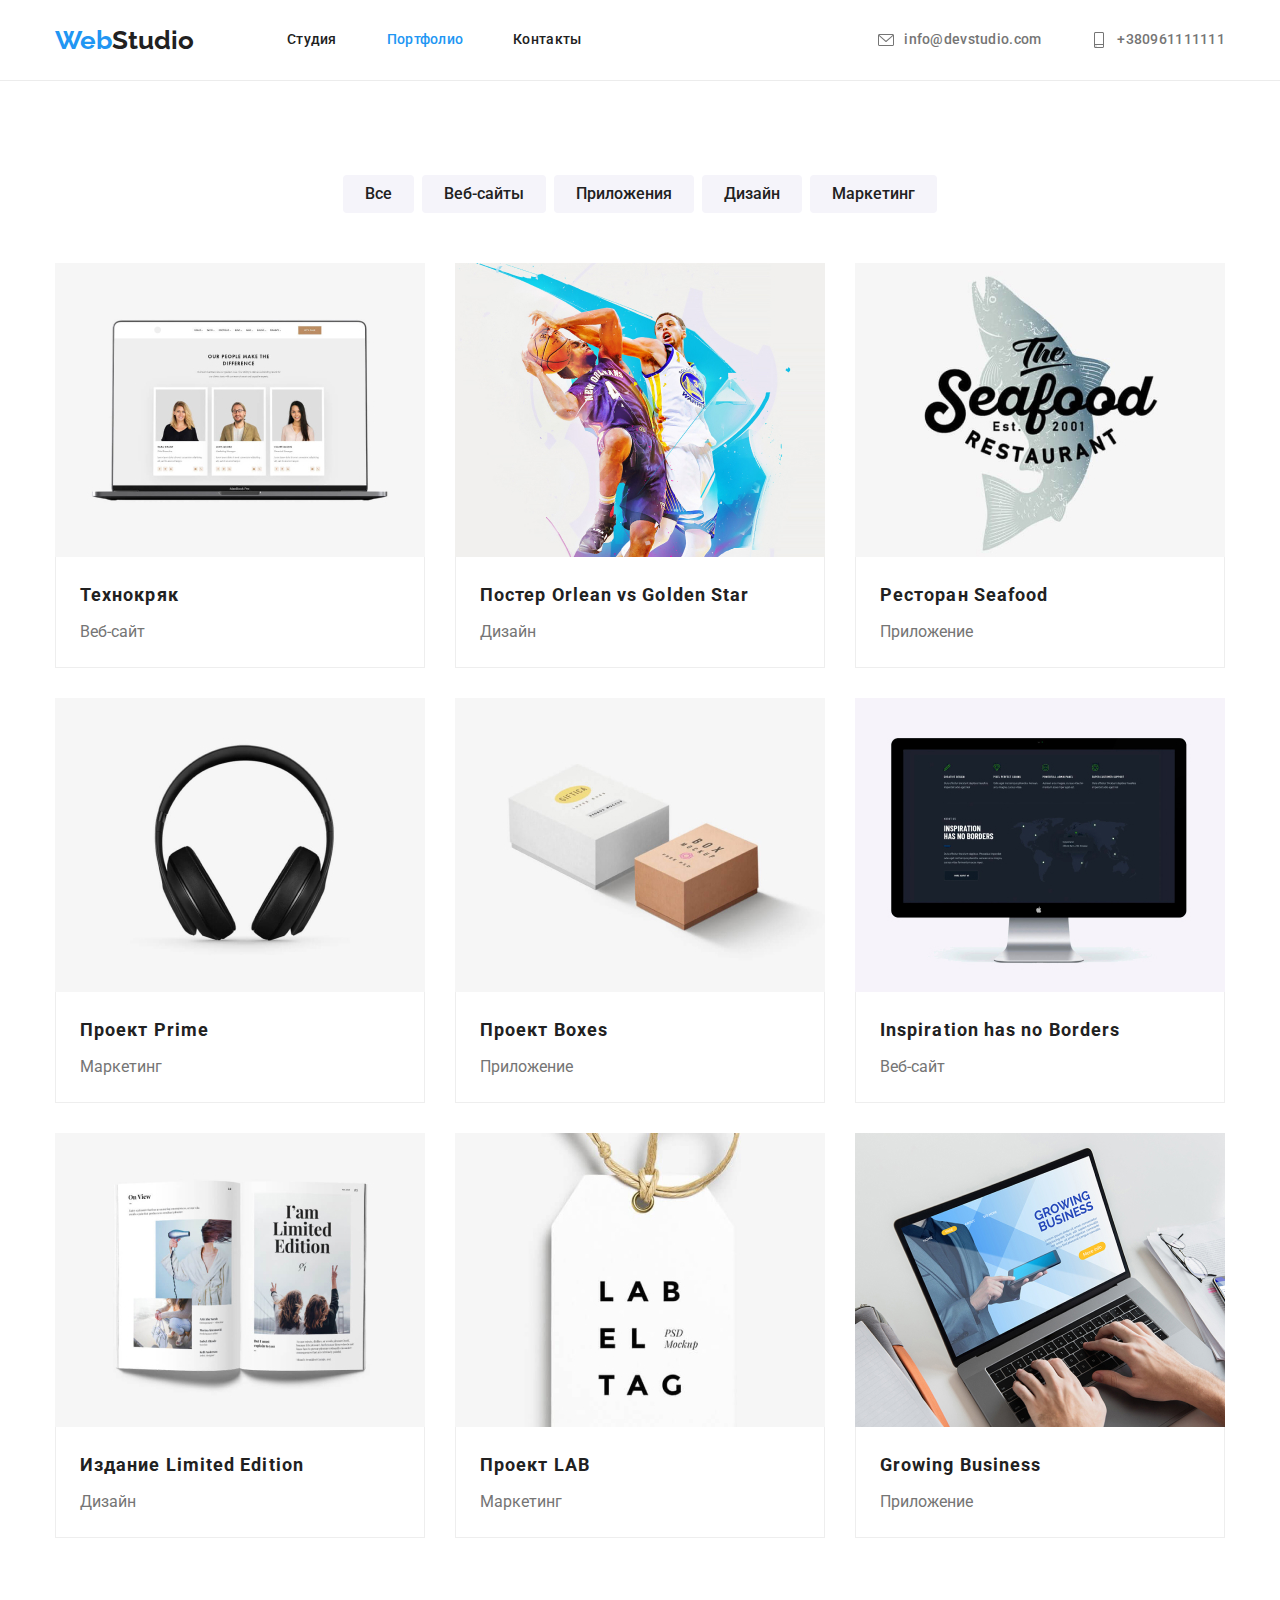
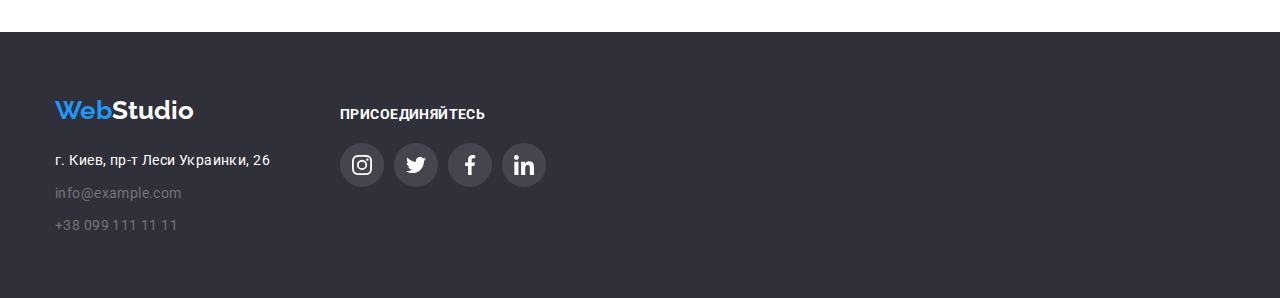
==== portfolio.html @ db1d2194 "add start files from previous repository" ====
<!DOCTYPE html>
<html lang="ru">
<head>
    <meta charset="UTF-8">
    <meta http-equiv="X-UA-Compatible" content="IE=edge">
    <meta name="viewport" content="width=device-width, initial-scale=1.0">
    <title>Homework4</title>
    <link rel="preconnect" href="https://fonts.googleapis.com">
    <link rel="preconnect" href="https://fonts.gstatic.com" crossorigin>
    <link
        href="https://fonts.googleapis.com/css2?family=Raleway:wght@700&family=Roboto:wght@400;500;700;900&display=swap"
        rel="stylesheet">

    <link rel="stylesheet" href="./css/styles.css">
</head>
<body>
    <header class="page-header">
        <div class="container main-nav">
            <nav class="main-nav">
                <a class="logo" href="./index.html">
                    <span class="logo-accent">Web</span>Studio
                </a>
                <ul class="site-nav list">
                    <li class="item"><a href="index.html" class="link">Студия</a></li>
                    <li class="item"><a href="portfolio.html" class="link current">Портфолио</a></li>
                    <li class="item"><a href="" class="link">Контакты</a></li>
                </ul>
            </nav>
            <ul class="head-contacts list">
                <li class="item">
                    <a href="mailto:info@devstudio.com" class="link">
                        <svg class="contact-icon">
                            <use href="./images/icons.svg#icon-envelope"></use>
                        </svg>
                        info@devstudio.com
                    </a>
                </li>
                <li class="item">
                    <a href="tel:+380961111111" class="link">
                        <svg class="contact-icon">
                            <use href="./images/icons.svg#icon-smartphone"></use>
                        </svg>
                        +380961111111
                    </a>
                </li>
            </ul>
        </div>
    </header>
    <main>
        <section class="section">
           <div class="container">
                <h1 class="visually-hidden">Portfolio</h1>
                <ul class="filter list">
                    <li class="item"><button type="button" class="button">Все</button></li>
                    <li class="item"><button type="button" class="button">Веб-сайты</button></li>
                    <li class="item"><button type="button" class="button">Приложения</button></li>
                    <li class="item"><button type="button" class="button">Дизайн</button></li>
                    <li class="item"><button type="button" class="button">Маркетинг</button></li>
                </ul>
                <ul class="card-set list">
                    <li class="item">
                        <a class="card">
                            <div class="card-thumb">
                                <img width="370" height="294" src="./images/portfolio1.jpg" alt="Дисплей ПК с открытой страницей сайта">
                            </div>
                            <div class="card-content">
                                <h2 class="card-title">Технокряк</h2>
                                <p class="card-text"> Веб-сайт</p>
                            </div>
                        </a>
                    </li>

                    <li class="item">
                        <a class="card">
                            <div class="card-thumb">
                                <img width="370" height="294" src="./images/portfolio2.jpg" alt="Два баскетболиста">
                            </div>
                            <div class="card-content">
                                <h2 class="card-title">Постер <span lang="en"> Orlean vs Golden Star</span></h2>
                                <p class="card-text"> Дизайн</p>
                            </div>
                        </a>
                    </li>

                    <li class="item">
                        <a class="card">
                            <div class="card-thumb">
                                <img width="370" height="294" src="./images/portfolio3.jpg" alt="Логотип ресторана Seafood">
                            </div>
                            <div class="card-content">
                                <h2 class="card-title">Ресторан <span lang="en">Seafood</span></h2>
                                <p class="card-text">Приложение</p>
                            </div>
                        </a>
                    </li>

                    <li class="item">
                        <a class="card">
                            <div class="card-thumb">
                                <img width="370" height="294" src="./images/portfolio4.jpg" alt="Наушники">
                            </div>
                            <div class="card-content">
                                <h2 class="card-title">Проект <span lang="en">Prime</span></h2>
                                <p class="card-text">Маркетинг</p>
                            </div>
                        </a>
                    </li>

                    <li class="item"> 
                        <a class="card">
                            <div class="card-thumb">
                                <img width="370" height="294" src="./images/portfolio5.jpg" alt="Две коробки">
                            </div>
                            <div class="card-content">
                                <h2 class="card-title">Проект <span lang="en">Boxes</span></h2>
                                <p class="card-text">Приложение</p>
                            </div>
                        </a>
                    </li>

                    <li class="item">
                        <a class="card">
                            <div class="card-thumb">
                                <img width="370" height="294" src="./images/portfolio6.jpg" alt="Экран компьютера">
                            </div>
                            <div class="card-content">
                                <h2 class="card-title" lang="en">Inspiration has no Borders</h2>
                                <p class="card-text">Веб-сайт</p>
                            </div>
                        </a>
                    </li>

                    <li class="item">
                        <a class="card">
                            <div class="card-thumb">
                                <img width="370" height="294" src="./images/portfolio7.jpg" alt="Разворот журнала">
                            </div>
                            <div class="card-content">
                                <h2 class="card-title">Издание <span lang="en">Limited Edition</span></h2>
                                <p class="card-text">Дизайн </p>
                            </div>
                        </a>
                    </li>

                    <li class="item">
                        <a class="card">
                            <div class="card-thumb">
                                <img width="370" height="294" src="./images/portfolio8.jpg" alt="Бирка LAB">
                            </div>
                            <div class="card-content">
                                <h2 class="card-title">Проект <span lang="en">LAB</span></h2>
                                <p class="card-text">Маркетинг</p>
                            </div>
                        </a>
                    </li>

                    <li class="item">
                        <a class="card">
                            <div class="card-thumb">
                                <img width="370" height="294" src="./images/portfolio9.jpg" alt="Руки на клавиатуре ноутбука">
                            </div>
                            <div class="card-content">
                                <h2 class="card-title" lang="en">Growing Business</h2>
                                <p class="card-text">Приложение</p>
                            </div>
                        </a>
                    </li>
                </ul>
           </div>
        </section>
    </main>
    <footer class="footer">
        <div class="container">
            <div class="footer-nav">
                <a class="logo" href="./index.html">
                    <span class="logo-accent">Web</span>Studio
                </a>
                <address>
                    <ul class="list">
                        <li class="item"><a class="address link" href="">г. Киев, пр-т Леси Украинки, 26 </a></li>
                        <li class="item"><a class="contacts link" href="mailto:info@example.com">info@example.com</a></li>
                        <li class="item"><a class="contacts link" href="tel:+380991111111">+38 099 111 11 11</a></li>
                    </ul>
                </address>
            </div>
            <div class="join-to-us">
                <strong class="join"> Присоединяйтесь</strong>
                <ul class="footer-social list">
                    <li class="action-item">
                        <a href="" class="social" aria-label="Инстаграм">
                            <svg class="social-icon">
                                <use href="./images/icons.svg#icon-instagram"></use>
                            </svg>
                        </a>
                    </li>
                    <li class="action-item">
                        <a href="" class="social" aria-label="Твиттер">
                            <svg class="social-icon">
                                <use href="./images/icons.svg#icon-twitter"></use>
                            </svg>
                        </a>
                    </li>
                    <li class="action-item">
                        <a href="" class="social" aria-label="Фейсбук">
                            <svg class="social-icon">
                                <use href="./images/icons.svg#icon-facebook"></use>
                            </svg>
                        </a>
                    </li>
                    <li class="action-item">
                        <a href="" class="social" aria-label="Линкедин">
                            <svg class="social-icon">
                                <use href="./images/icons.svg#icon-linkedin"></use>
                            </svg>
                        </a>
                    </li>
                </ul>
            </div>
        </div>
    
    </footer>
</body>
</html>
---- css/styles.css ----
/* title-main #212121 */
/* main #757575
*/
/* wthite accent #FFFFFF */
/* accent #2196F3 */

/* light background #E5E5E5 */
/* dark background #2F303A */
/* white background #FFFFFF */
html {
  box-sizing: border-box;
}

*,
*::before,
*::after {
  box-sizing: inherit;
}

:root {
  --primary-text-color: #757575;
  --title-text-color: #212121;
  --accent-color: #2196F3;
  --primary-white-color: #fff;
  --secondary-bgd-color: #F5F4FA;
  --dark-background: #2F303A;
  --border-color: #EEEEEE;
  --border-header-color: #ECECEC;
  --primary-icon-color: #AFB1B8;

  --card-set-gap: 30px;
}

p,
h1,
h2,
h3,
h4,
h5,
h6 {
  margin: 0;
  padding: 0;
}

a {
  text-decoration: none;
}
img {
  display: block;
  max-width: 100%;
  height: auto;

}
body {
  margin: 0;
  background-color: var(--primary-white-color);
  color: var(--primary-text-color);
  font-family: Roboto, sans-serif;
  font-size: 14px;
  letter-spacing: 0,03em;
}

.list {
  margin: 0;
  padding: 0;
  list-style: none;
}

.container {
  margin-left: auto;
  margin-right: auto;
  width: 1200px;
  padding: 0 15px;
}


/* logo */
.page-header {
  border-bottom: 1px solid var(--border-header-color);
}
.logo {
  color: var(--title-text-color);
  font-family: Raleway, sans-serif;
  text-decoration: none;
  font-weight: 700;
  font-size: 26px;
  line-height: 1.4;
 
}

.logo-accent {
  color: var(--accent-color);
}

/* Page header */


.main-nav {
  display: flex;
  align-items: center;
  /* justify-content: space-between; */
}

/* site nav */

.site-nav {
  display: flex;
  flex-wrap: wrap;
  margin-left: 93px;
}

.site-nav .item+.item {
  margin-left: 50px;
}

.site-nav .link {
  display: block;
  
  color: var(--title-text-color);
  font-weight: 500;
  line-height: 1.14;
  letter-spacing: 0.02em;
  white-space: nowrap;
}


.site-nav .link:hover,
.site-nav .link:focus {
  color: var(--accent-color);
}
.site-nav .link.current{
  color: var(--accent-color);
}

/* head-contacts */

.head-contacts {
  display: flex;
  flex-wrap: wrap;
  margin-left: auto;
}

.head-contacts .item + .item {
  margin-left: 50px;
}
.head-contacts .link {
  display: flex;
  align-items: center;
  padding-top: 32px;
  padding-bottom: 32px;

  color: var(--primary-text-color);
  font-weight: 500;
  line-height: 1.14;
  letter-spacing: 0.02em;
  white-space: nowrap;
}

.head-contacts .link:hover,
.head-contacts .link:focus {
  color: var(--accent-color);
}
.contact-icon {
  margin-right: 10px;
  width: 16px;
  height: 16px;
  fill: currentColor;
}
/* hero */
.hero {
  padding-top: 200px;
  padding-bottom: 200px;
  text-align: center;

  background-color: var(--dark-background);

  max-width: 1600px;
  height: 600px;
  margin-left: auto;
  margin-right: auto;
  background-image: linear-gradient(
    to right,
    rgba(47, 48, 58, 0.4),
    rgba(47, 48, 58, 0.4)),
  url(../images/bg-hero.jpg);
  background-repeat: no-repeat;
  background-position: center;
}
.hero-title {
  margin: 0 auto;
  width: 696px;

  color: var(--primary-white-color);

  font-weight: 900;
  font-size: 44px;
  line-height: 1.36;
  letter-spacing: 0.06em;
  text-transform: uppercase;

}

/* section */

.section {
  padding-top: 94px;
  padding-bottom: 94px;
}
.section.no-padding {
  padding-top: 0;
}
.section-title {
  margin-bottom: 50px;

  color: var(--title-text-color);
  font-weight: 700;
  font-size: 36px;
  line-height: 1.17;
  text-align: center;
}
/* features */
.feature-list {
  display: flex;
}
.feature-list .item {
  width: 270px;
}

.feature-list .item + .item {
  margin-left: 45px;
}
.feature-thumb {
  display: flex;
  align-items: center;
  justify-content: center;
  height: 120px;
  background-color: var(--secondary-bgd-color);
  border-radius: 4px;
  margin-bottom: 30px;
}
.feature-icon {
  width: 70px;
  height: 70px;
}
.feature-list .title {
  margin-bottom: 10px;
  
  color: var(--title-text-color);
  font-weight: 700;
  font-size: 14px;
  line-height: 1.14;
  text-transform: uppercase;
  }

.visually-hidden {
  position: absolute;
  width: 1px;
  height: 1px;
  margin: -1px;
  padding: 0;
  overflow: hidden;
  border: 0;
  clip: rect(0 0 0 0);
}

.feature-list .text {
  line-height: 1.7;
}

/* what-we-do */
.what-we-do {
  display: flex;
}

.what-we-do .item {
  margin: 0 15px;
}

/* team */
.section.team {
  background-color: var(--secondary-bgd-color);
}

.team-list {
  display: flex;
}
.actions {
  display: flex;
  justify-content: center;
}
.team-list .item {
  width: 270px;
  margin: 0 15px;

  box-shadow: 0px 1px 3px rgba(0, 0, 0, 0.12),
  0px 1px 1px rgba(0, 0, 0, 0.14),
  0px 2px 1px rgba(0, 0, 0, 0.2);
  border-radius: 0px 0px 4px 4px;
}
.team-content {
  background-color: var(--primary-white-color);
  padding: 30px 32px;
}
.team-list .title {
  margin-bottom: 10px;
  color: var(--title-text-color);
  font-size: 16px;
  line-height: 1.1718 ;
  font-weight: 500;
  text-align: center;
}
.team-list .text {
  font-size: 16px;
  line-height: 1.1718;
  font-weight: 400;
  text-align: center;
  margin-bottom: 16px;

}
.action-item + .action-item {
  margin-left: 10px;
}
.social {
  display: inline-block;
  width: 44px;
  height: 44px;
  padding: 12px;
  border: none;
  color: var(--primary-icon-color);
  background-color: var(--primary-white-color);
  border-radius: 50%;
}

.social:hover,
.social:focus {
  color: var(--primary-white-color);
  background-color: var(--accent-color);
}
.social-icon {
  width: 20px;
  height: 20px;
  fill: currentColor;
}
/* clients */
.clients {
  display: flex;
  justify-content: center;
  align-items: center;
}
.clients .item {
  width: 170px;
  height: 92px;
}
.client-link {
  display: inline-block;
  width: 100%;
  height: 100%;
  color: var(--primary-icon-color);

  border: 1px solid var(--primary-icon-color);
  border-radius: 4px;
  cursor: pointer;
}
.client-link:hover,
.clien-link:focus {
  color: var(--accent-color);
  border-color: var(--accent-color);
}
.clients .item + .item {
  margin-left: 30px;
}
.client-icon {
  width: 170px;
  height: 92px;
  fill: currentColor;
  
}

/* button */
.button {
  display: inline-block;
  border-radius: 4px;
  border-width: 0;
  padding: 6px 22px;
  color: var(--title-text-color);
  background-color: var(--secondary-bgd-color);

  font-family: inherit;
  font-weight: 500;
  font-size: 16px;
  line-height: 1.63;



  cursor: pointer;

}
.button:hover,
.button:focus {
  color: var(--primary-white-color);
  background-color: var(--accent-color);
}
.hero-button {
  display: inline-block;
  border-radius: 4px;
  border: none;
  padding: 10px 32px;
  min-width: 200px;

  margin-top: 30px;

  color: var(--primary-white-color);
  background-color: var(--accent-color);

  font-family: inherit;
  font-weight: 700;
  font-size: 16px;
  line-height: 1.88;
  letter-spacing: 0.06em;
  text-align: center;

  cursor: pointer;

}



/* portfolio main */
.card-set {
  display: flex;
  flex-wrap: wrap;

  margin-left: calc(-1 * var(--card-set-gap));
  margin-top: calc(-1 * var(--card-set-gap));
}

.card-set > .item {
  flex-basis: calc (100%/3 - var(--card-set-gap));

  margin-left: var(--card-set-gap);
  margin-top: var(--card-set-gap);

}

/* .card-set > item:nth-child(3n) {
  margin-right: 0;
}

.card-set > .item:nth-last-child(-n +3) {
  margin-bottom: 0;
} */
/* .card-set > .item:nth-child(3n) {
  margin-right: 0;
} */
/* .card-set > .item:not(:nth-child(3n)) {
  margin-right: 30px;
} */

/* .card-set > .item:nth-last-child(-n +3) {
  margin-bottom: 0;
} */
/* .card-set > .item:not(:nth-last-child(-n +3)) {
  margin-bottom: 30px;
} */
.card {
  display: block;
  cursor: pointer;
}
.card:hover,
.card:focus {
  box-shadow: 1px 4px 6px 0px #00000029,
   0px 4px 4px 0px #0000000F,
   0px 1px 1px 0px #0000001F;
}
.card-title {
  margin-bottom: 4px;

  color: var(--title-text-color);

  font-weight: 700;
  font-size: 18px;
  line-height: 2;
  letter-spacing: 0.06em;
}
.card-text {
  color: var(--primary-text-color);

  font-size: 16px;
  line-height: 1.88;
}

.card-content {
  padding: 20px 24px;

  border-bottom: 1px solid var(--border-color);
  border-right: 1px solid var(--border-color);
  border-left: 1px solid var(--border-color);
}
.filter {
  display: flex;
  margin-bottom: 50px;
  justify-content: center;
}
.filter .item + .item {
  margin-left: 8px;
}

  /* footer */

.address {
  font-style: normal;
  line-height: 1.7;
  color: var(--primary-white-color);
  text-decoration: none;
  letter-spacing: 0.03em;
}
.contacts {
  line-height: 1.7;
  font-style: normal;
  color: var(--primary-text-color);
  text-decoration: none;
  letter-spacing: 0.03em;
}
.footer .item:not(:nth-last-child(-n +1)) {
  margin-bottom: 9px;
}
.footer .item:nth-child(1) {
  margin-top: 20px;
}

.footer .link:hover,
.footer .link:focus {
  color: var(--accent-color);
}

.footer {
  padding-top: 60px;
  padding-bottom: 60px;
  background-color: var(--dark-background)
}
.footer .container {
  display: flex;
  align-items: baseline;
}
.join-to-us {
  margin-left: 70px;
}
.join {
  color: var(--primary-white-color);
  font-weight: 700;
  line-height: 1.1721;
  letter-spacing: 0.03em;
  text-transform: uppercase;
}
.footer-social {
  display: flex;
  margin-top: 20px;
}
.join-to-us .social {
  color: var(--primary-white-color);
  background-color: rgba(255, 255, 255, 0.1);;
}
.join-to-us .social:hover {
  background-color: var(--accent-color);
}

.footer .logo {
  color: var(--primary-white-color);
}
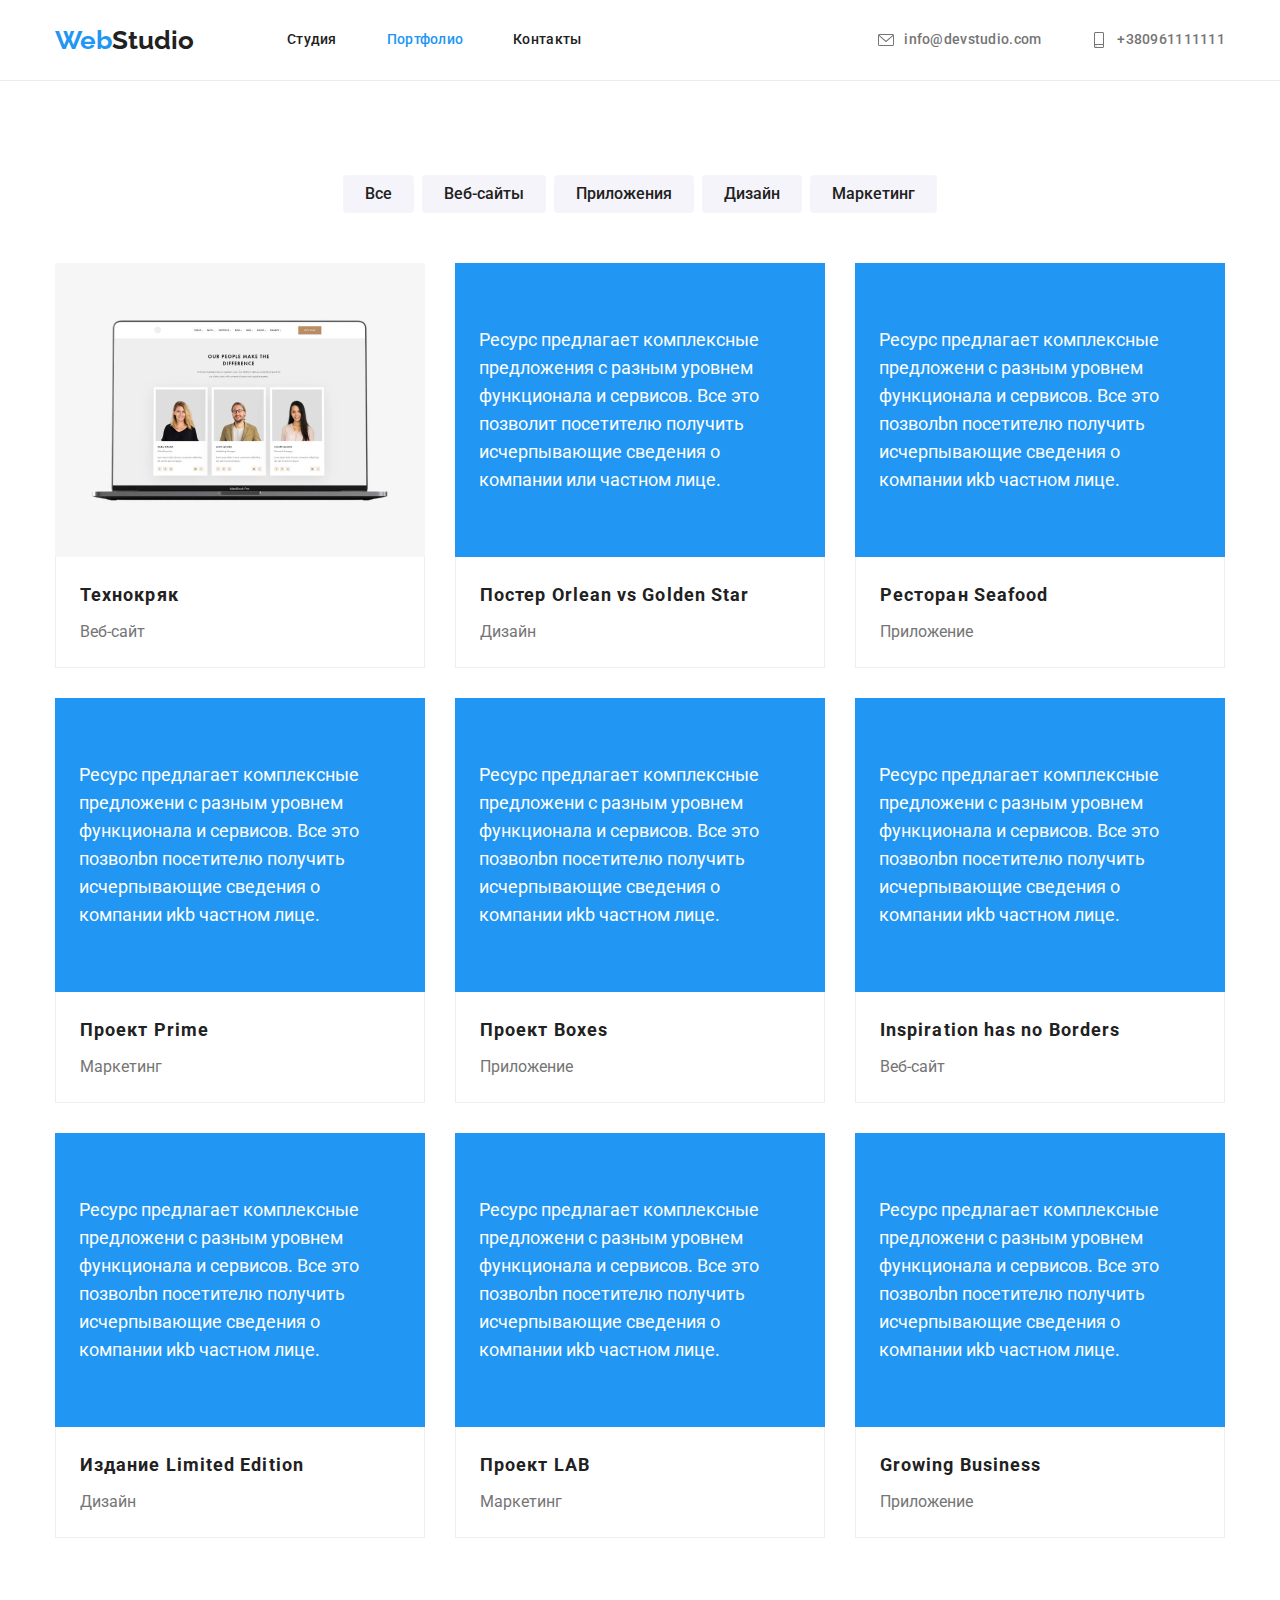
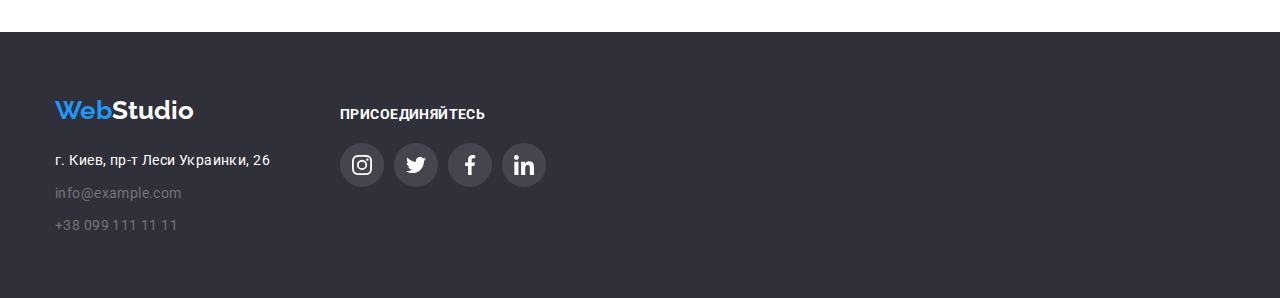
==== commit 3258a4ad: "add positioned blocks" ====
--- a/portfolio.html
+++ b/portfolio.html
@@ -4,7 +4,7 @@
     <meta charset="UTF-8">
     <meta http-equiv="X-UA-Compatible" content="IE=edge">
     <meta name="viewport" content="width=device-width, initial-scale=1.0">
-    <title>Homework4</title>
+    <title>Homework5</title>
     <link rel="preconnect" href="https://fonts.googleapis.com">
     <link rel="preconnect" href="https://fonts.gstatic.com" crossorigin>
     <link
@@ -74,6 +74,7 @@
                         <a class="card">
                             <div class="card-thumb">
                                 <img width="370" height="294" src="./images/portfolio2.jpg" alt="Два баскетболиста">
+                                <p class="card-guide">Ресурс предлагает комплексные предложения с разным уровнем функционала и сервисов. Все это позволит посетителю получить исчерпывающие сведения о компании или частном лице.</p>
                             </div>
                             <div class="card-content">
                                 <h2 class="card-title">Постер <span lang="en"> Orlean vs Golden Star</span></h2>
@@ -86,6 +87,7 @@
                         <a class="card">
                             <div class="card-thumb">
                                 <img width="370" height="294" src="./images/portfolio3.jpg" alt="Логотип ресторана Seafood">
+                                <p class="card-guide">Ресурс предлагает комплексные предложени с разным уровнем функционала и сервисов. Все это позволbn посетителю получить исчерпывающие сведения о компании иkb частном лице.</p>
                             </div>
                             <div class="card-content">
                                 <h2 class="card-title">Ресторан <span lang="en">Seafood</span></h2>
@@ -98,6 +100,8 @@
                         <a class="card">
                             <div class="card-thumb">
                                 <img width="370" height="294" src="./images/portfolio4.jpg" alt="Наушники">
+                                <p class="card-guide">Ресурс предлагает комплексные предложени с разным уровнем функционала и сервисов. Все это позволbn
+                                посетителю получить исчерпывающие сведения о компании иkb частном лице.</p>
                             </div>
                             <div class="card-content">
                                 <h2 class="card-title">Проект <span lang="en">Prime</span></h2>
@@ -110,6 +114,8 @@
                         <a class="card">
                             <div class="card-thumb">
                                 <img width="370" height="294" src="./images/portfolio5.jpg" alt="Две коробки">
+                                <p class="card-guide">Ресурс предлагает комплексные предложени с разным уровнем функционала и сервисов. Все это позволbn
+                                посетителю получить исчерпывающие сведения о компании иkb частном лице.</p>
                             </div>
                             <div class="card-content">
                                 <h2 class="card-title">Проект <span lang="en">Boxes</span></h2>
@@ -122,6 +128,8 @@
                         <a class="card">
                             <div class="card-thumb">
                                 <img width="370" height="294" src="./images/portfolio6.jpg" alt="Экран компьютера">
+                                <p class="card-guide">Ресурс предлагает комплексные предложени с разным уровнем функционала и сервисов. Все это позволbn
+                                посетителю получить исчерпывающие сведения о компании иkb частном лице.</p>
                             </div>
                             <div class="card-content">
                                 <h2 class="card-title" lang="en">Inspiration has no Borders</h2>
@@ -134,6 +142,8 @@
                         <a class="card">
                             <div class="card-thumb">
                                 <img width="370" height="294" src="./images/portfolio7.jpg" alt="Разворот журнала">
+                                <p class="card-guide">Ресурс предлагает комплексные предложени с разным уровнем функционала и сервисов. Все это позволbn
+                                посетителю получить исчерпывающие сведения о компании иkb частном лице.</p>
                             </div>
                             <div class="card-content">
                                 <h2 class="card-title">Издание <span lang="en">Limited Edition</span></h2>
@@ -146,6 +156,8 @@
                         <a class="card">
                             <div class="card-thumb">
                                 <img width="370" height="294" src="./images/portfolio8.jpg" alt="Бирка LAB">
+                                <p class="card-guide">Ресурс предлагает комплексные предложени с разным уровнем функционала и сервисов. Все это позволbn
+                                посетителю получить исчерпывающие сведения о компании иkb частном лице.</p>
                             </div>
                             <div class="card-content">
                                 <h2 class="card-title">Проект <span lang="en">LAB</span></h2>
@@ -158,6 +170,8 @@
                         <a class="card">
                             <div class="card-thumb">
                                 <img width="370" height="294" src="./images/portfolio9.jpg" alt="Руки на клавиатуре ноутбука">
+                                <p class="card-guide">Ресурс предлагает комплексные предложени с разным уровнем функционала и сервисов. Все это позволbn
+                                посетителю получить исчерпывающие сведения о компании иkb частном лице.</p>
                             </div>
                             <div class="card-content">
                                 <h2 class="card-title" lang="en">Growing Business</h2>
--- a/css/styles.css
+++ b/css/styles.css
@@ -230,6 +230,7 @@
   margin-left: 45px;
 }
 .feature-thumb {
+
   display: flex;
   align-items: center;
   justify-content: center;
@@ -273,7 +274,24 @@
 }
 
 .what-we-do .item {
+  position: relative;
   margin: 0 15px;
+}
+
+.what-we-do-name {
+  position: absolute;
+  bottom: 0;
+  left: 0;
+  padding: 27px 75px;
+
+  color: var(--primary-white-color);
+  background-color: #2F303ACC;;
+  font-size: 14px;
+  font-weight: 700;
+  line-height: 1.1429;
+  letter-spacing: 0.03em;
+  text-align: center;
+  text-transform: uppercase;
 }
 
 /* team */
@@ -472,6 +490,21 @@
    0px 4px 4px 0px #0000000F,
    0px 1px 1px 0px #0000001F;
 }
+.card-thumb {
+  position: relative;
+}
+.card-guide {
+  position: absolute;
+  top: 0;
+  left: 0;
+  padding: 63px 24px;
+
+  color: var(--primary-white-color);
+  font-size: 18px;
+  line-height: 1.5556;
+
+  background-color: var(--accent-color);
+}
 .card-title {
   margin-bottom: 4px;
 
@@ -566,4 +599,30 @@
 
 .footer .logo {
   color: var(--primary-white-color);
-}+}
+/* .modal {
+  position: fixed;
+  z-index: 20;
+  top: 0;
+  left: 0;
+  width: 100%;
+  height: 100%;
+
+  background-color: rgba(0, 0, 0, 0.2);
+}
+
+.modal-inner {
+  position: absolute;
+  z-index: 30;
+  top: 50%;
+  left: 50%;
+  transform: translate(-50%, -50%);
+  max-width: 528px;
+  width: 100%;
+  max-height: 581px;
+  height: 80%;
+  background-color: var(--primary-white-color);
+  box-shadow: 0 2px 1px 0 #00000033,
+  0 1px 1px 0 #00000024,
+  0 1px 3px 0 #0000001F;
+} */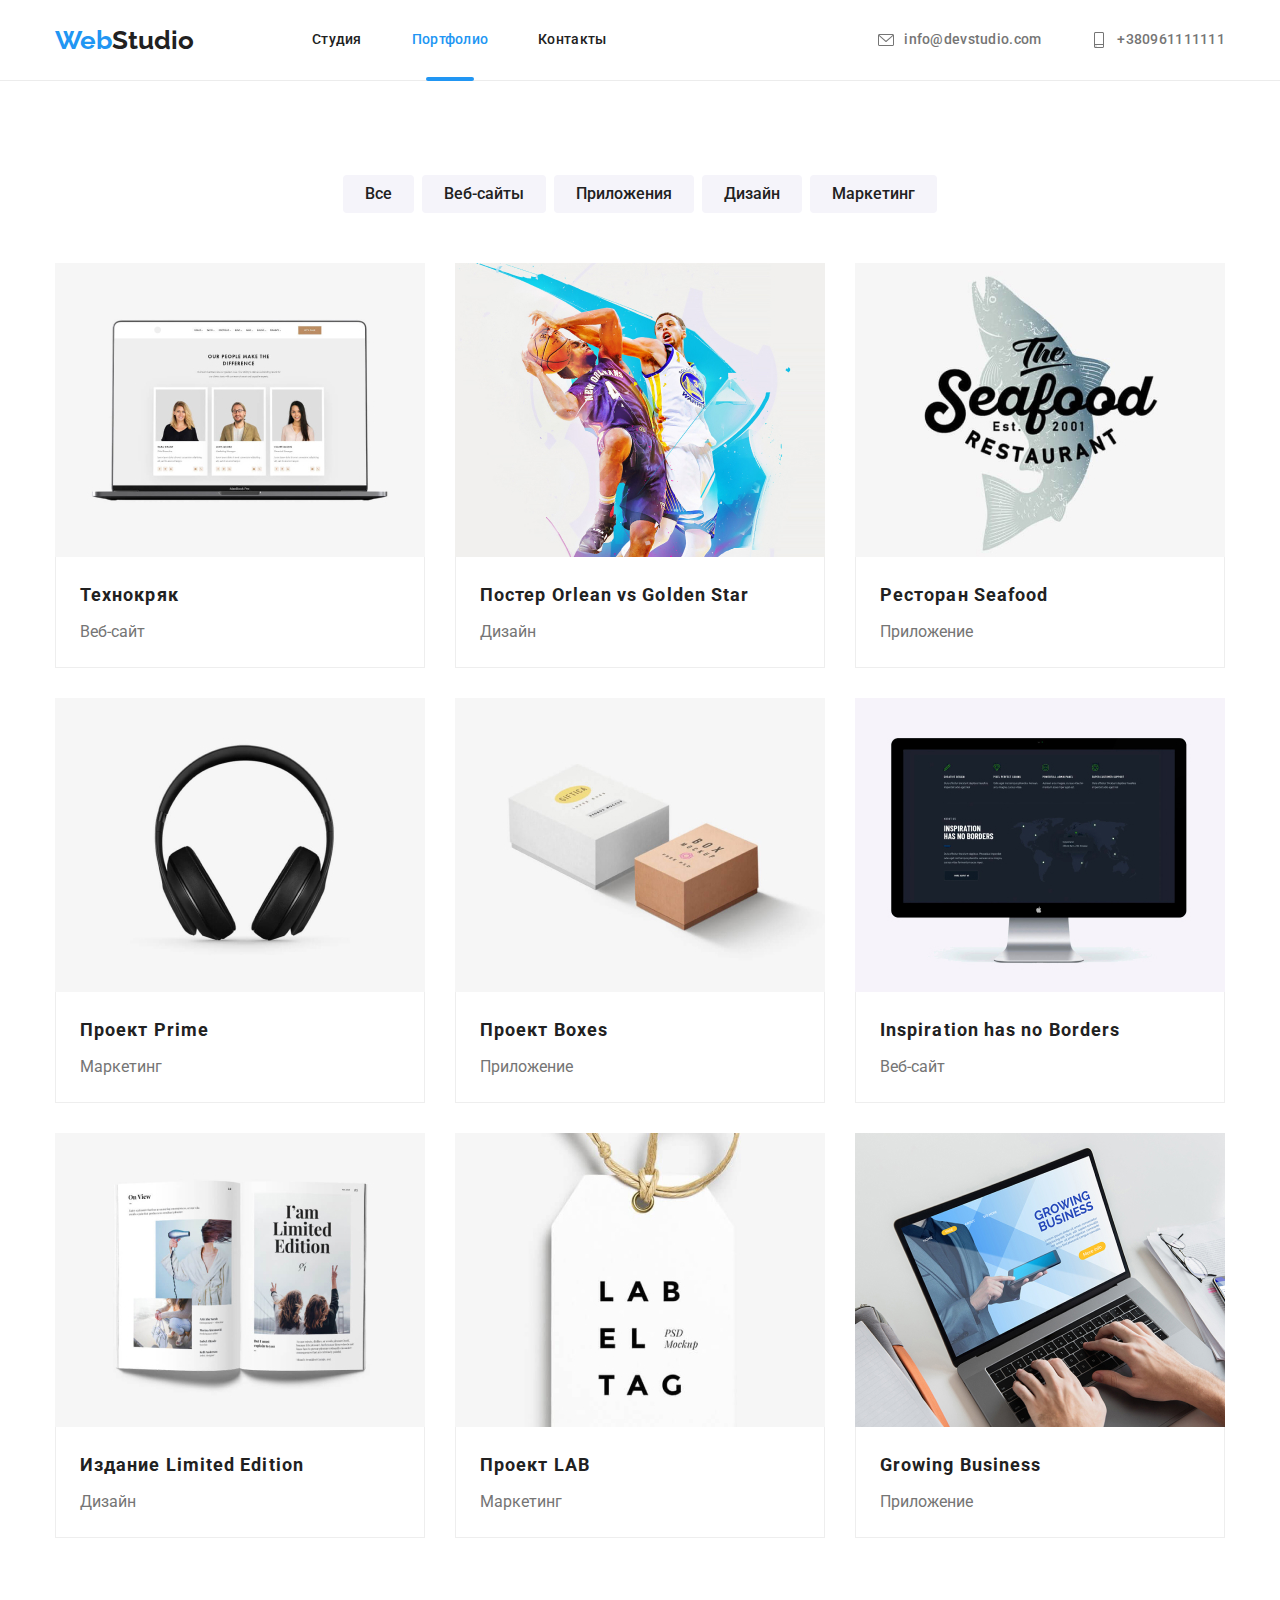
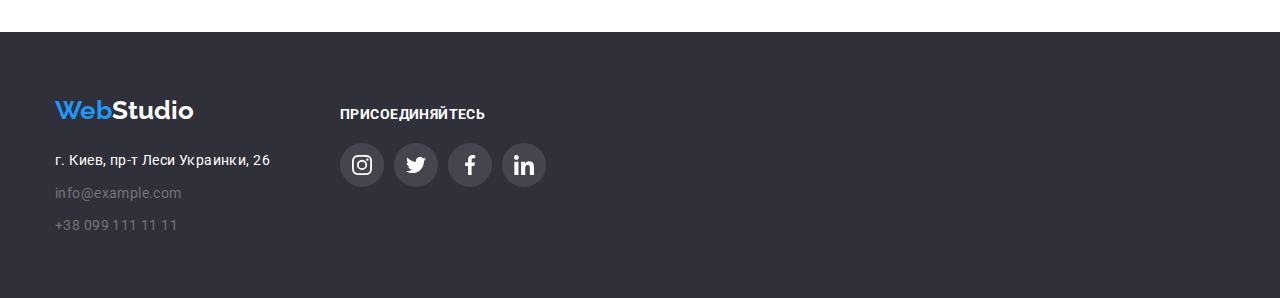
==== commit db365870: "add transitions and overlay" ====
--- a/portfolio.html
+++ b/portfolio.html
@@ -62,6 +62,8 @@
                         <a class="card">
                             <div class="card-thumb">
                                 <img width="370" height="294" src="./images/portfolio1.jpg" alt="Дисплей ПК с открытой страницей сайта">
+                                <p class="card-guide">Ресурс предлагает комплексные предложени с разным уровнем функционала и сервисов. Все это позволbn
+                                посетителю получить исчерпывающие сведения о компании иkb частном лице.</p>
                             </div>
                             <div class="card-content">
                                 <h2 class="card-title">Технокряк</h2>
--- a/css/styles.css
+++ b/css/styles.css
@@ -109,18 +109,20 @@
   margin-left: 93px;
 }
 
-.site-nav .item+.item {
-  margin-left: 50px;
-}
 
 .site-nav .link {
+  position: relative;
   display: block;
+
+  padding: 32px 25px;
   
   color: var(--title-text-color);
   font-weight: 500;
   line-height: 1.14;
   letter-spacing: 0.02em;
   white-space: nowrap;
+
+  transition: color 250ms cubic-bezier(0.4, 0, 0.2, 1);
 }
 
 
@@ -131,7 +133,18 @@
 .site-nav .link.current{
   color: var(--accent-color);
 }
-
+.current::after {
+content: "";
+position: absolute;
+bottom: -1px;
+left: 50%;
+transform: translate(-50%);
+
+width: 48px;
+height: 4px;
+
+background-image: url(../images/hover.svg);
+}
 /* head-contacts */
 
 .head-contacts {
@@ -154,6 +167,8 @@
   line-height: 1.14;
   letter-spacing: 0.02em;
   white-space: nowrap;
+
+  transition: color 250ms cubic-bezier(0.4, 0, 0.2, 1);
 }
 
 .head-contacts .link:hover,
@@ -347,6 +362,9 @@
   color: var(--primary-icon-color);
   background-color: var(--primary-white-color);
   border-radius: 50%;
+
+  transition: color 250ms cubic-bezier(0.4, 0, 0.2, 1),
+  background-color 250ms cubic-bezier(0.4, 0, 0.2, 1);
 }
 
 .social:hover,
@@ -378,6 +396,9 @@
   border: 1px solid var(--primary-icon-color);
   border-radius: 4px;
   cursor: pointer;
+
+  transition: color 250ms cubic-bezier(0.4, 0, 0.2, 1),
+  border-color 250ms cubic-bezier(0.4, 0, 0.2, 1);
 }
 .client-link:hover,
 .clien-link:focus {
@@ -408,9 +429,10 @@
   font-size: 16px;
   line-height: 1.63;
 
-
-
   cursor: pointer;
+
+  transition: color 250ms cubic-bezier(0.4, 0, 0.2, 1),
+  background-color 250ms cubic-bezier(0.4, 0, 0.2, 1);
 
 }
 .button:hover,
@@ -483,6 +505,8 @@
 .card {
   display: block;
   cursor: pointer;
+
+  transition: box-shadow 250ms cubic-bezier(0.4, 0, 0.2, 1);
 }
 .card:hover,
 .card:focus {
@@ -492,6 +516,7 @@
 }
 .card-thumb {
   position: relative;
+  overflow: hidden;
 }
 .card-guide {
   position: absolute;
@@ -504,6 +529,17 @@
   line-height: 1.5556;
 
   background-color: var(--accent-color);
+  opacity: 0;
+  transform: translateY(100%);
+
+  transition: opasity 250ms cubic-bezier(0.4, 0, 0.2, 1),
+  transform 250ms cubic-bezier(0.4, 0, 0.2, 1);
+}
+.card:hover .card-guide,
+.card:focus .card-guide {
+  opacity: 0.9;
+  transform: translateY(0);
+
 }
 .card-title {
   margin-bottom: 4px;
@@ -561,6 +597,10 @@
   margin-top: 20px;
 }
 
+.footer .link {
+  transition: color 250ms cubic-bezier(0.4, 0, 0.2, 1);
+}
+
 .footer .link:hover,
 .footer .link:focus {
   color: var(--accent-color);
@@ -591,38 +631,49 @@
 }
 .join-to-us .social {
   color: var(--primary-white-color);
-  background-color: rgba(255, 255, 255, 0.1);;
-}
-.join-to-us .social:hover {
+  background-color: rgba(255, 255, 255, 0.1);
+
+  transition: background-color 250ms cubic-bezier(0.4, 0, 0.2, 1);
+}
+.join-to-us .social:hover,
+.join-to-us .social:focus {
   background-color: var(--accent-color);
 }
 
 .footer .logo {
   color: var(--primary-white-color);
 }
-/* .modal {
+.backdrop {
   position: fixed;
   z-index: 20;
   top: 0;
   left: 0;
+
   width: 100%;
   height: 100%;
 
   background-color: rgba(0, 0, 0, 0.2);
 }
 
-.modal-inner {
+.backdrop.is-hidden {
+  opacity: 0;
+  pointer-events: none;
+}
+
+.modal {
   position: absolute;
   z-index: 30;
   top: 50%;
   left: 50%;
   transform: translate(-50%, -50%);
+
   max-width: 528px;
   width: 100%;
   max-height: 581px;
   height: 80%;
+
   background-color: var(--primary-white-color);
   box-shadow: 0 2px 1px 0 #00000033,
   0 1px 1px 0 #00000024,
   0 1px 3px 0 #0000001F;
-} */+}